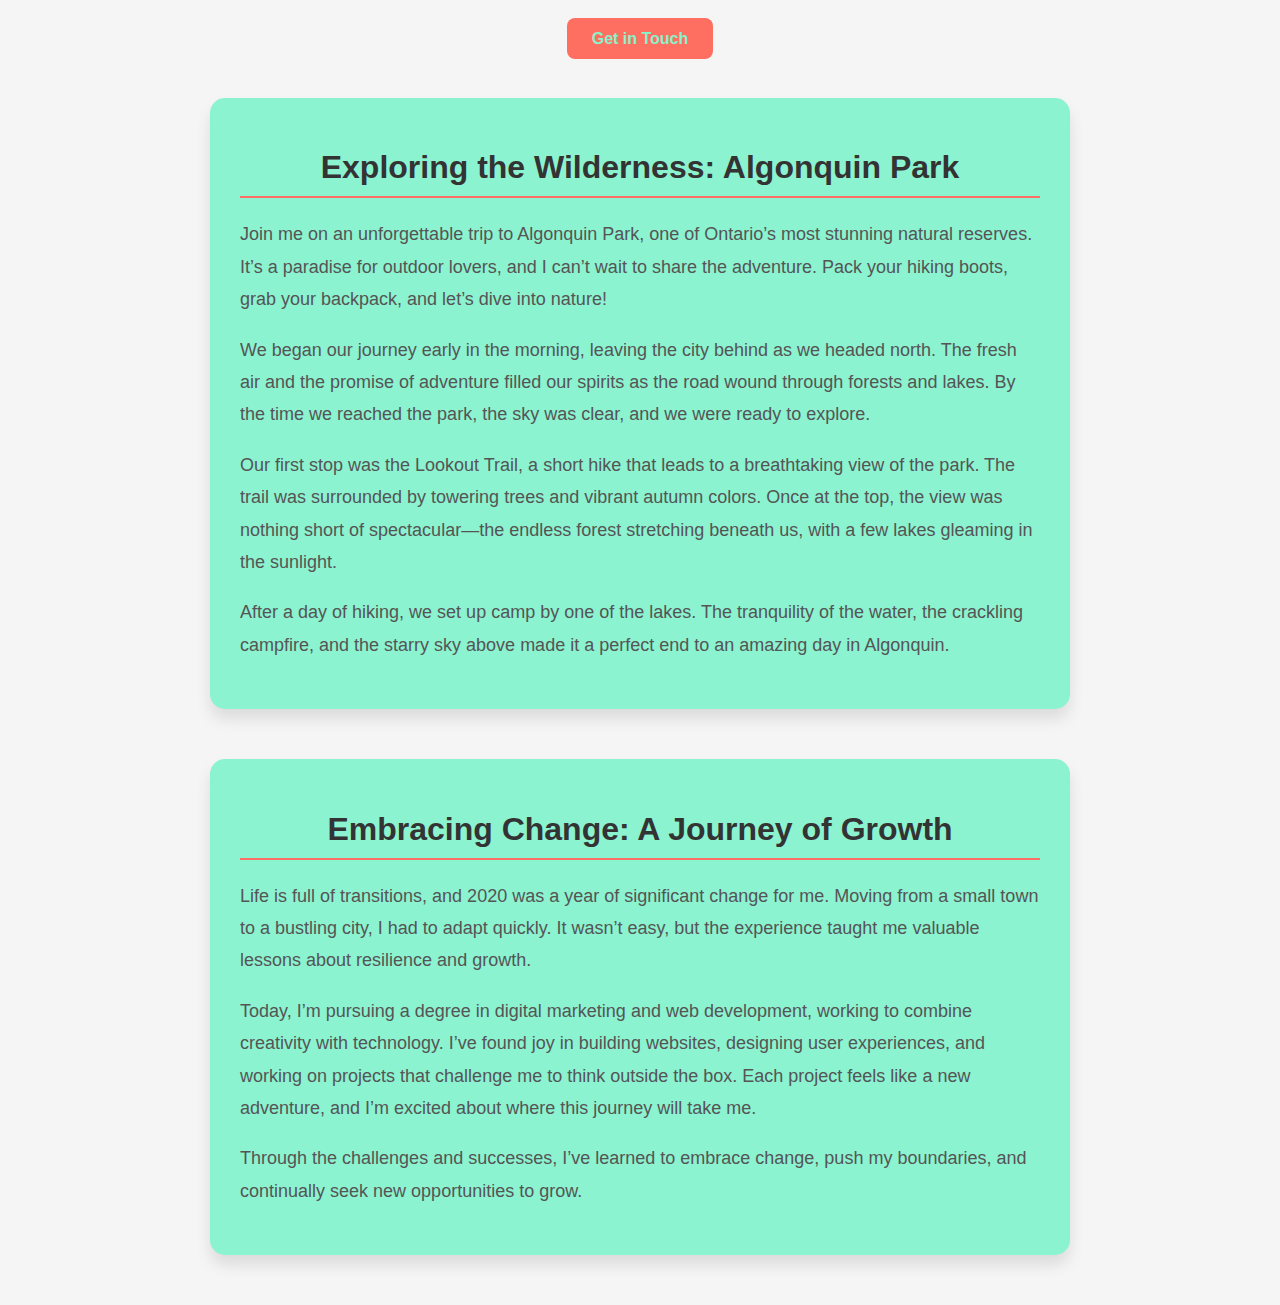
==== index.html @ d7dd37dc "Add files via upload" ====
<!DOCTYPE html>
<html lang="en">
<head>
    <meta charset="UTF-8">
    <meta name="viewport" content="width=device-width, initial-scale=1.0">
    <title>Adventure to Algonquin Park</title>
    <link rel="stylesheet" href="style.css">
</head>
<body>
    <!-- Contact button -->
    <div class="choices">
        <a href="contact.html" class="button">Get in Touch</a>
    </div>

    <!-- Algonquin Park Adventure -->
    <section>
        <h1>Exploring the Wilderness: Algonquin Park</h1>
        <p>Join me on an unforgettable trip to Algonquin Park, one of Ontario’s most stunning natural reserves. It’s a paradise for outdoor lovers, and I can’t wait to share the adventure. Pack your hiking boots, grab your backpack, and let’s dive into nature!</p>
        
        <p>We began our journey early in the morning, leaving the city behind as we headed north. The fresh air and the promise of adventure filled our spirits as the road wound through forests and lakes. By the time we reached the park, the sky was clear, and we were ready to explore.</p>
        
        <p>Our first stop was the Lookout Trail, a short hike that leads to a breathtaking view of the park. The trail was surrounded by towering trees and vibrant autumn colors. Once at the top, the view was nothing short of spectacular—the endless forest stretching beneath us, with a few lakes gleaming in the sunlight.</p>
        
        <p>After a day of hiking, we set up camp by one of the lakes. The tranquility of the water, the crackling campfire, and the starry sky above made it a perfect end to an amazing day in Algonquin.</p>
    </section>

    <!-- Personal Journey -->
    <section>
        <h1>Embracing Change: A Journey of Growth</h1>
        <p>Life is full of transitions, and 2020 was a year of significant change for me. Moving from a small town to a bustling city, I had to adapt quickly. It wasn’t easy, but the experience taught me valuable lessons about resilience and growth.</p>
        
        <p>Today, I’m pursuing a degree in digital marketing and web development, working to combine creativity with technology. I’ve found joy in building websites, designing user experiences, and working on projects that challenge me to think outside the box. Each project feels like a new adventure, and I’m excited about where this journey will take me.</p>
        
        <p>Through the challenges and successes, I’ve learned to embrace change, push my boundaries, and continually seek new opportunities to grow.</p>
    </section>

</body>
</html>
---- style.css ----
/* General Styles */
body {
    font-family: 'Segoe UI', Tahoma, Geneva, Verdana, sans-serif;
    margin: 0;
    padding: 0;
    background-color: #f5f5f5;
    color: #333;
}

/* Button Styles */
.choices {
    text-align: center;
    margin-top: 30px;
}

.button {
    background-color: #ff6f61;
    color: rgb(136, 242, 201);
    padding: 12px 25px;
    text-decoration: none;
    border-radius: 8px;
    font-weight: bold;
    transition: background-color 0.3s ease, transform 0.2s ease;
}

.button:hover {
    background-color: #e05c50;
    transform: translateY(-3px);
}

/* Section Styles */
section {
    margin: 50px auto;
    padding: 30px;
    max-width: 800px;
    background-color: #8bf3d0;
    border-radius: 15px;
    box-shadow: 0 10px 15px rgba(0, 0, 0, 0.1);
}

h1 {
    color: #333;
    font-size: 32px;
    text-align: center;
    margin-bottom: 20px;
    border-bottom: 2px solid #ff6f61;
    padding-bottom: 10px;
}

p {
    font-size: 18px;
    line-height: 1.8;
    margin-top: 15px;
    color: #555;
}

/* Form Styles */
form {
    display: flex;
    flex-direction: column;
    max-width: 600px;
    margin: 0 auto;
}

label {
    font-size: 16px;
    margin-top: 15px;
    color: #444;
}

input[type="text"],
input[type="email"],
textarea {
    width: 100%;
    padding: 10px;
    margin-top: 5px;
    border: 2px solid #ddd;
    border-radius: 8px;
    font-size: 16px;
    background-color: #f9f9f9;
}

input:focus, 
textarea:focus {
    border-color: #ff6f61;
    outline: none;
    background-color: #fff;
}

textarea {
    resize: vertical;
    min-height: 120px;
}

button[type="submit"] {
    background-color: #ff6f61;
    color: white;
    padding: 12px;
    border: none;
    border-radius: 8px;
    font-size: 16px;
    font-weight: bold;
    cursor: pointer;
    margin-top: 20px;
    transition: background-color 0.3s ease, transform 0.2s ease;
}

button[type="submit"]:hover {
    background-color: #e05c50;
    transform: translateY(-2px);
}

/* Media Query for Mobile Responsiveness */
@media (max-width: 768px) {
    section {
        margin: 20px;
        padding: 20px;
    }

    h1 {
        font-size: 28px;
    }

    p, label {
        font-size: 16px;
    }
}
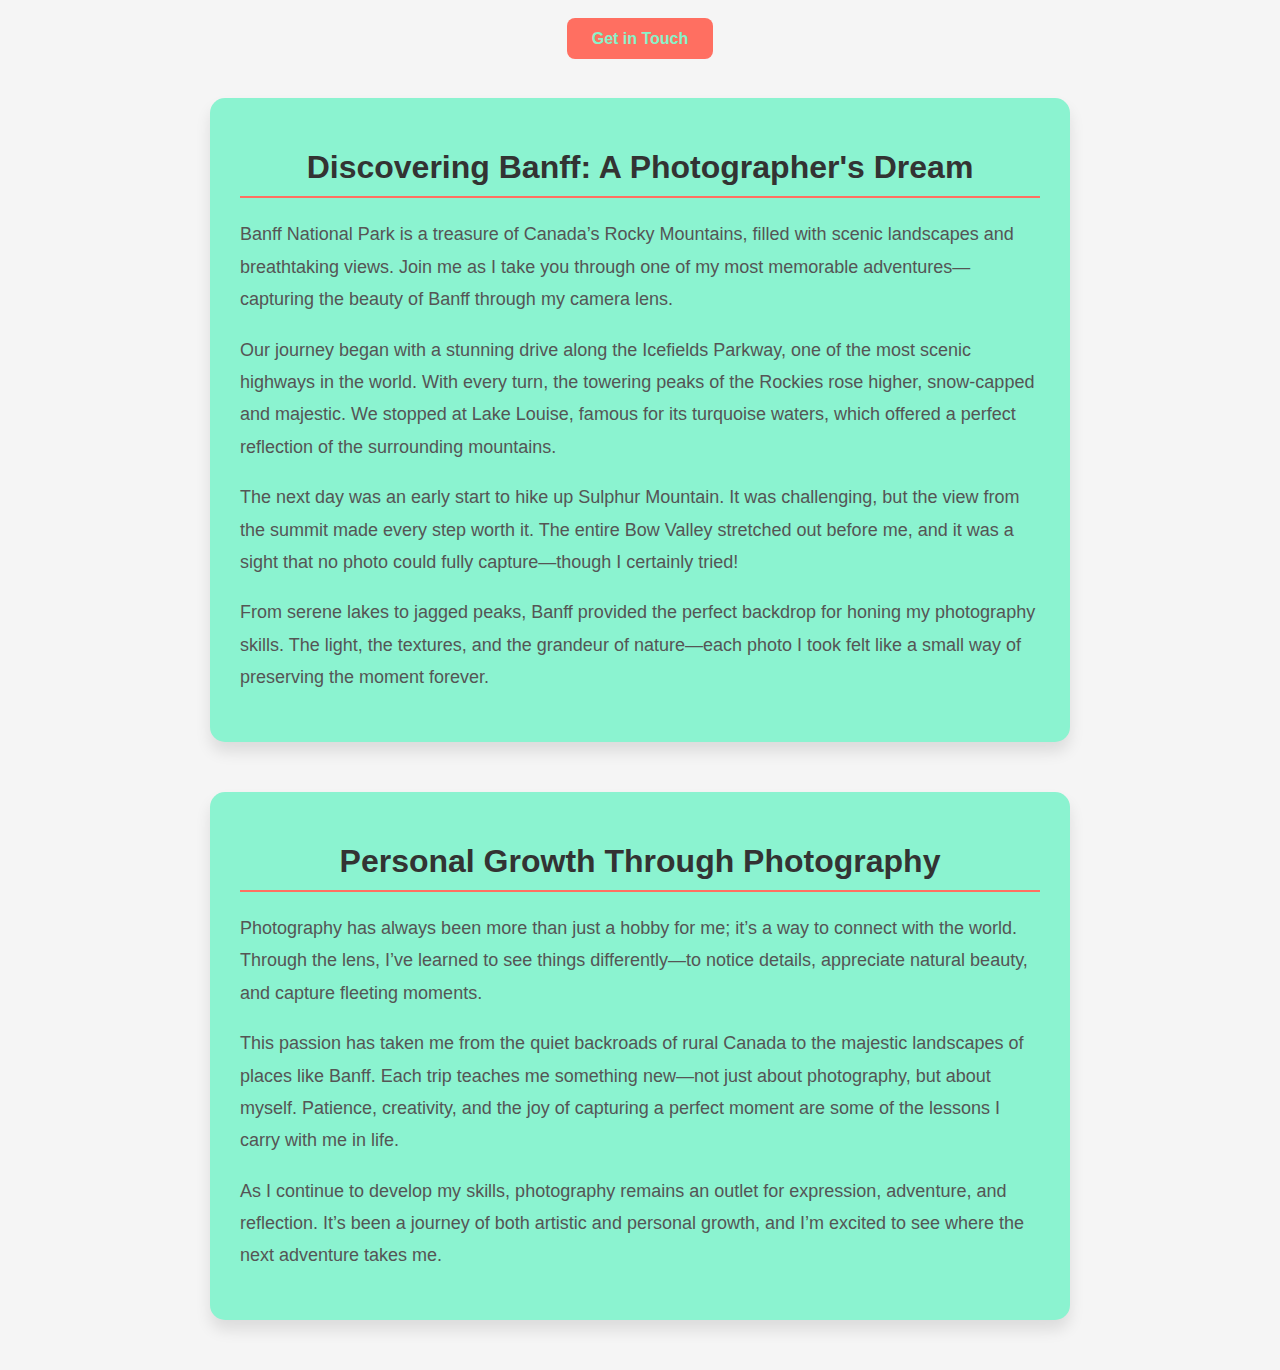
==== commit 8ff542fe: "Update index.html" ====
--- a/index.html
+++ b/index.html
@@ -3,7 +3,7 @@
 <head>
     <meta charset="UTF-8">
     <meta name="viewport" content="width=device-width, initial-scale=1.0">
-    <title>Adventure to Algonquin Park</title>
+    <title>Exploring Banff National Park</title>
     <link rel="stylesheet" href="style.css">
 </head>
 <body>
@@ -12,26 +12,26 @@
         <a href="contact.html" class="button">Get in Touch</a>
     </div>
 
-    <!-- Algonquin Park Adventure -->
+    <!-- Banff National Park Adventure -->
     <section>
-        <h1>Exploring the Wilderness: Algonquin Park</h1>
-        <p>Join me on an unforgettable trip to Algonquin Park, one of Ontario’s most stunning natural reserves. It’s a paradise for outdoor lovers, and I can’t wait to share the adventure. Pack your hiking boots, grab your backpack, and let’s dive into nature!</p>
+        <h1>Discovering Banff: A Photographer's Dream</h1>
+        <p>Banff National Park is a treasure of Canada’s Rocky Mountains, filled with scenic landscapes and breathtaking views. Join me as I take you through one of my most memorable adventures—capturing the beauty of Banff through my camera lens.</p>
         
-        <p>We began our journey early in the morning, leaving the city behind as we headed north. The fresh air and the promise of adventure filled our spirits as the road wound through forests and lakes. By the time we reached the park, the sky was clear, and we were ready to explore.</p>
+        <p>Our journey began with a stunning drive along the Icefields Parkway, one of the most scenic highways in the world. With every turn, the towering peaks of the Rockies rose higher, snow-capped and majestic. We stopped at Lake Louise, famous for its turquoise waters, which offered a perfect reflection of the surrounding mountains.</p>
         
-        <p>Our first stop was the Lookout Trail, a short hike that leads to a breathtaking view of the park. The trail was surrounded by towering trees and vibrant autumn colors. Once at the top, the view was nothing short of spectacular—the endless forest stretching beneath us, with a few lakes gleaming in the sunlight.</p>
+        <p>The next day was an early start to hike up Sulphur Mountain. It was challenging, but the view from the summit made every step worth it. The entire Bow Valley stretched out before me, and it was a sight that no photo could fully capture—though I certainly tried!</p>
         
-        <p>After a day of hiking, we set up camp by one of the lakes. The tranquility of the water, the crackling campfire, and the starry sky above made it a perfect end to an amazing day in Algonquin.</p>
+        <p>From serene lakes to jagged peaks, Banff provided the perfect backdrop for honing my photography skills. The light, the textures, and the grandeur of nature—each photo I took felt like a small way of preserving the moment forever.</p>
     </section>
 
-    <!-- Personal Journey -->
+    <!-- Personal Growth Journey -->
     <section>
-        <h1>Embracing Change: A Journey of Growth</h1>
-        <p>Life is full of transitions, and 2020 was a year of significant change for me. Moving from a small town to a bustling city, I had to adapt quickly. It wasn’t easy, but the experience taught me valuable lessons about resilience and growth.</p>
+        <h1>Personal Growth Through Photography</h1>
+        <p>Photography has always been more than just a hobby for me; it’s a way to connect with the world. Through the lens, I’ve learned to see things differently—to notice details, appreciate natural beauty, and capture fleeting moments.</p>
         
-        <p>Today, I’m pursuing a degree in digital marketing and web development, working to combine creativity with technology. I’ve found joy in building websites, designing user experiences, and working on projects that challenge me to think outside the box. Each project feels like a new adventure, and I’m excited about where this journey will take me.</p>
+        <p>This passion has taken me from the quiet backroads of rural Canada to the majestic landscapes of places like Banff. Each trip teaches me something new—not just about photography, but about myself. Patience, creativity, and the joy of capturing a perfect moment are some of the lessons I carry with me in life.</p>
         
-        <p>Through the challenges and successes, I’ve learned to embrace change, push my boundaries, and continually seek new opportunities to grow.</p>
+        <p>As I continue to develop my skills, photography remains an outlet for expression, adventure, and reflection. It’s been a journey of both artistic and personal growth, and I’m excited to see where the next adventure takes me.</p>
     </section>
 
 </body>
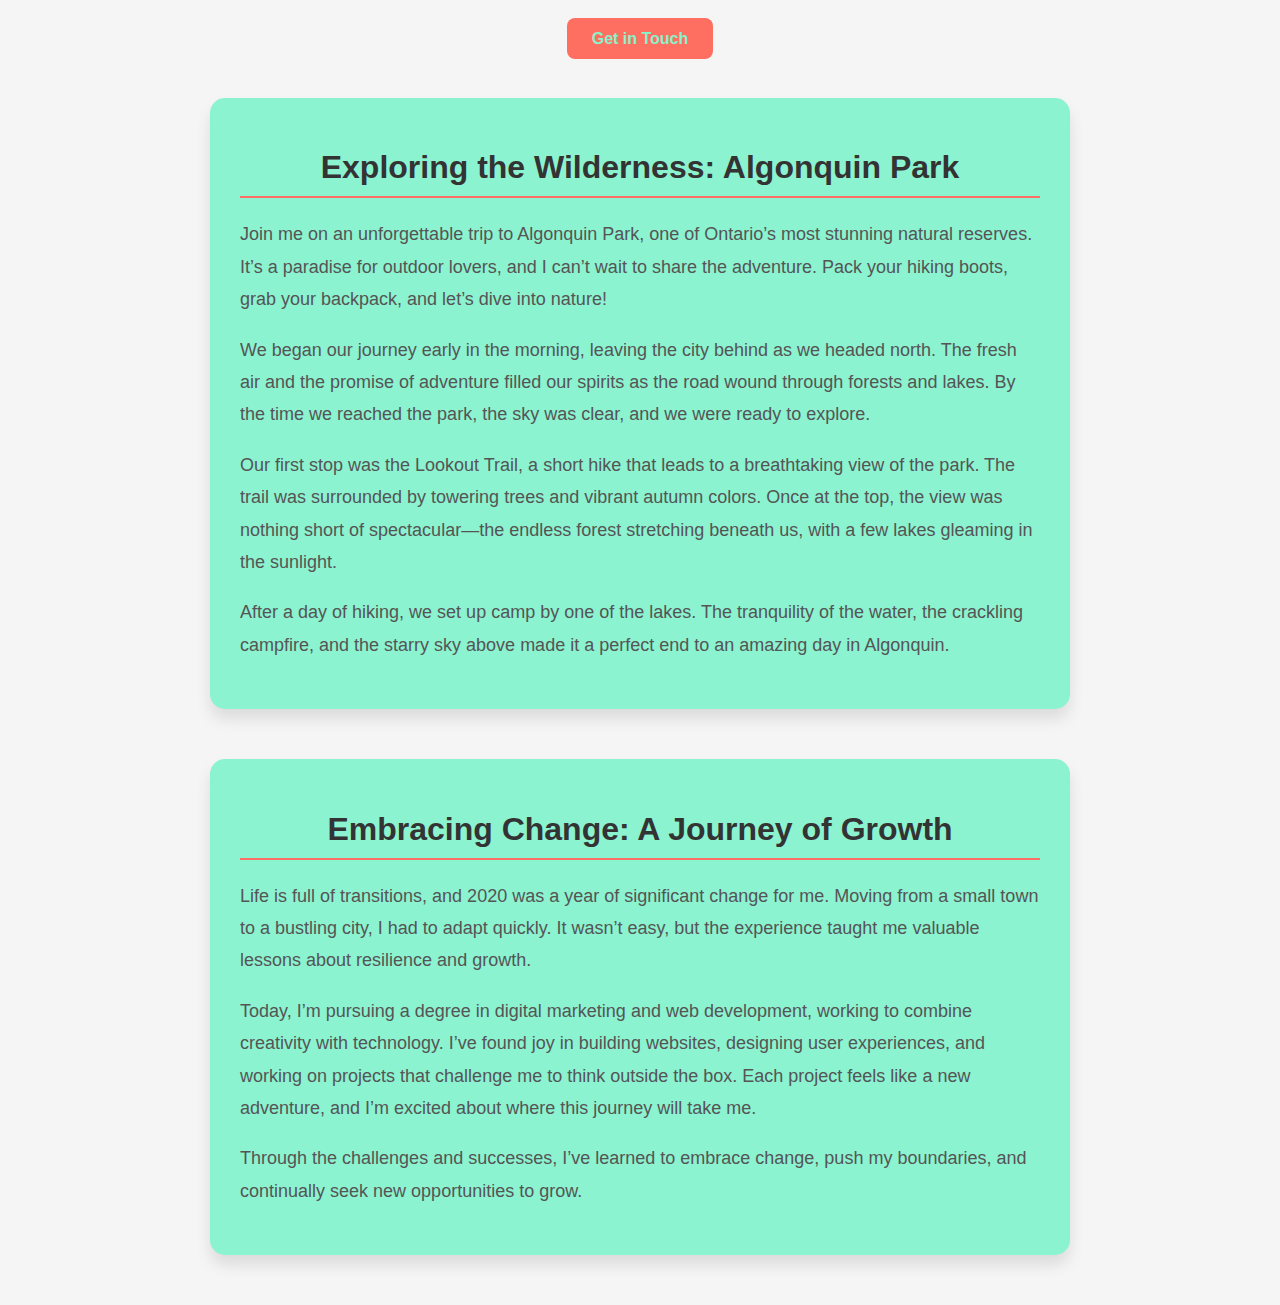
==== commit dac240af: "Add files via upload" ====
--- a/index.html
+++ b/index.html
@@ -3,7 +3,7 @@
 <head>
     <meta charset="UTF-8">
     <meta name="viewport" content="width=device-width, initial-scale=1.0">
-    <title>Exploring Banff National Park</title>
+    <title>Adventure to Algonquin Park</title>
     <link rel="stylesheet" href="style.css">
 </head>
 <body>
@@ -12,26 +12,26 @@
         <a href="contact.html" class="button">Get in Touch</a>
     </div>
 
-    <!-- Banff National Park Adventure -->
+    <!-- Algonquin Park Adventure -->
     <section>
-        <h1>Discovering Banff: A Photographer's Dream</h1>
-        <p>Banff National Park is a treasure of Canada’s Rocky Mountains, filled with scenic landscapes and breathtaking views. Join me as I take you through one of my most memorable adventures—capturing the beauty of Banff through my camera lens.</p>
+        <h1>Exploring the Wilderness: Algonquin Park</h1>
+        <p>Join me on an unforgettable trip to Algonquin Park, one of Ontario’s most stunning natural reserves. It’s a paradise for outdoor lovers, and I can’t wait to share the adventure. Pack your hiking boots, grab your backpack, and let’s dive into nature!</p>
         
-        <p>Our journey began with a stunning drive along the Icefields Parkway, one of the most scenic highways in the world. With every turn, the towering peaks of the Rockies rose higher, snow-capped and majestic. We stopped at Lake Louise, famous for its turquoise waters, which offered a perfect reflection of the surrounding mountains.</p>
+        <p>We began our journey early in the morning, leaving the city behind as we headed north. The fresh air and the promise of adventure filled our spirits as the road wound through forests and lakes. By the time we reached the park, the sky was clear, and we were ready to explore.</p>
         
-        <p>The next day was an early start to hike up Sulphur Mountain. It was challenging, but the view from the summit made every step worth it. The entire Bow Valley stretched out before me, and it was a sight that no photo could fully capture—though I certainly tried!</p>
+        <p>Our first stop was the Lookout Trail, a short hike that leads to a breathtaking view of the park. The trail was surrounded by towering trees and vibrant autumn colors. Once at the top, the view was nothing short of spectacular—the endless forest stretching beneath us, with a few lakes gleaming in the sunlight.</p>
         
-        <p>From serene lakes to jagged peaks, Banff provided the perfect backdrop for honing my photography skills. The light, the textures, and the grandeur of nature—each photo I took felt like a small way of preserving the moment forever.</p>
+        <p>After a day of hiking, we set up camp by one of the lakes. The tranquility of the water, the crackling campfire, and the starry sky above made it a perfect end to an amazing day in Algonquin.</p>
     </section>
 
-    <!-- Personal Growth Journey -->
+    <!-- Personal Journey -->
     <section>
-        <h1>Personal Growth Through Photography</h1>
-        <p>Photography has always been more than just a hobby for me; it’s a way to connect with the world. Through the lens, I’ve learned to see things differently—to notice details, appreciate natural beauty, and capture fleeting moments.</p>
+        <h1>Embracing Change: A Journey of Growth</h1>
+        <p>Life is full of transitions, and 2020 was a year of significant change for me. Moving from a small town to a bustling city, I had to adapt quickly. It wasn’t easy, but the experience taught me valuable lessons about resilience and growth.</p>
         
-        <p>This passion has taken me from the quiet backroads of rural Canada to the majestic landscapes of places like Banff. Each trip teaches me something new—not just about photography, but about myself. Patience, creativity, and the joy of capturing a perfect moment are some of the lessons I carry with me in life.</p>
+        <p>Today, I’m pursuing a degree in digital marketing and web development, working to combine creativity with technology. I’ve found joy in building websites, designing user experiences, and working on projects that challenge me to think outside the box. Each project feels like a new adventure, and I’m excited about where this journey will take me.</p>
         
-        <p>As I continue to develop my skills, photography remains an outlet for expression, adventure, and reflection. It’s been a journey of both artistic and personal growth, and I’m excited to see where the next adventure takes me.</p>
+        <p>Through the challenges and successes, I’ve learned to embrace change, push my boundaries, and continually seek new opportunities to grow.</p>
     </section>
 
 </body>
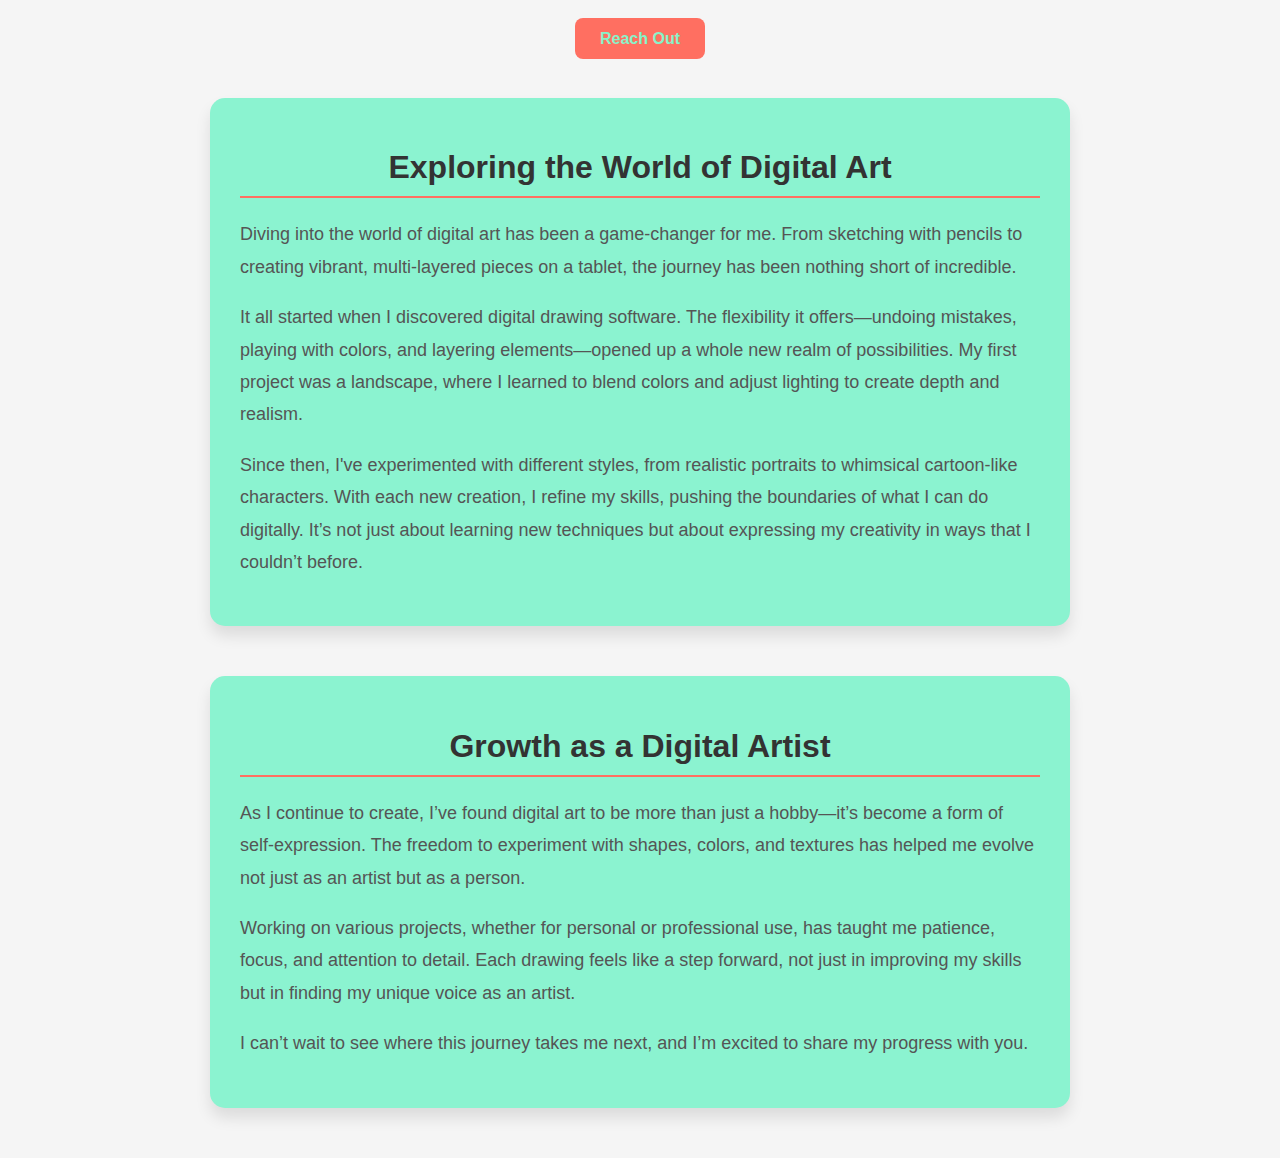
==== commit 2f61f92e: "Update index.html" ====
--- a/index.html
+++ b/index.html
@@ -3,36 +3,33 @@
 <head>
     <meta charset="UTF-8">
     <meta name="viewport" content="width=device-width, initial-scale=1.0">
-    <title>Adventure to Algonquin Park</title>
+    <title>My Journey in Digital Art</title>
     <link rel="stylesheet" href="style.css">
 </head>
 <body>
     <!-- Contact button -->
     <div class="choices">
-        <a href="contact.html" class="button">Get in Touch</a>
+        <a href="contact.html" class="button">Reach Out</a>
     </div>
 
-    <!-- Algonquin Park Adventure -->
+    <!-- Journey in Digital Art -->
     <section>
-        <h1>Exploring the Wilderness: Algonquin Park</h1>
-        <p>Join me on an unforgettable trip to Algonquin Park, one of Ontario’s most stunning natural reserves. It’s a paradise for outdoor lovers, and I can’t wait to share the adventure. Pack your hiking boots, grab your backpack, and let’s dive into nature!</p>
-        
-        <p>We began our journey early in the morning, leaving the city behind as we headed north. The fresh air and the promise of adventure filled our spirits as the road wound through forests and lakes. By the time we reached the park, the sky was clear, and we were ready to explore.</p>
-        
-        <p>Our first stop was the Lookout Trail, a short hike that leads to a breathtaking view of the park. The trail was surrounded by towering trees and vibrant autumn colors. Once at the top, the view was nothing short of spectacular—the endless forest stretching beneath us, with a few lakes gleaming in the sunlight.</p>
-        
-        <p>After a day of hiking, we set up camp by one of the lakes. The tranquility of the water, the crackling campfire, and the starry sky above made it a perfect end to an amazing day in Algonquin.</p>
+        <h1>Exploring the World of Digital Art</h1>
+        <p>Diving into the world of digital art has been a game-changer for me. From sketching with pencils to creating vibrant, multi-layered pieces on a tablet, the journey has been nothing short of incredible.</p>
+
+        <p>It all started when I discovered digital drawing software. The flexibility it offers—undoing mistakes, playing with colors, and layering elements—opened up a whole new realm of possibilities. My first project was a landscape, where I learned to blend colors and adjust lighting to create depth and realism.</p>
+
+        <p>Since then, I've experimented with different styles, from realistic portraits to whimsical cartoon-like characters. With each new creation, I refine my skills, pushing the boundaries of what I can do digitally. It’s not just about learning new techniques but about expressing my creativity in ways that I couldn’t before.</p>
     </section>
 
-    <!-- Personal Journey -->
+    <!-- Personal Growth through Digital Art -->
     <section>
-        <h1>Embracing Change: A Journey of Growth</h1>
-        <p>Life is full of transitions, and 2020 was a year of significant change for me. Moving from a small town to a bustling city, I had to adapt quickly. It wasn’t easy, but the experience taught me valuable lessons about resilience and growth.</p>
-        
-        <p>Today, I’m pursuing a degree in digital marketing and web development, working to combine creativity with technology. I’ve found joy in building websites, designing user experiences, and working on projects that challenge me to think outside the box. Each project feels like a new adventure, and I’m excited about where this journey will take me.</p>
-        
-        <p>Through the challenges and successes, I’ve learned to embrace change, push my boundaries, and continually seek new opportunities to grow.</p>
+        <h1>Growth as a Digital Artist</h1>
+        <p>As I continue to create, I’ve found digital art to be more than just a hobby—it’s become a form of self-expression. The freedom to experiment with shapes, colors, and textures has helped me evolve not just as an artist but as a person.</p>
+
+        <p>Working on various projects, whether for personal or professional use, has taught me patience, focus, and attention to detail. Each drawing feels like a step forward, not just in improving my skills but in finding my unique voice as an artist.</p>
+
+        <p>I can’t wait to see where this journey takes me next, and I’m excited to share my progress with you.</p>
     </section>
-
 </body>
 </html>
